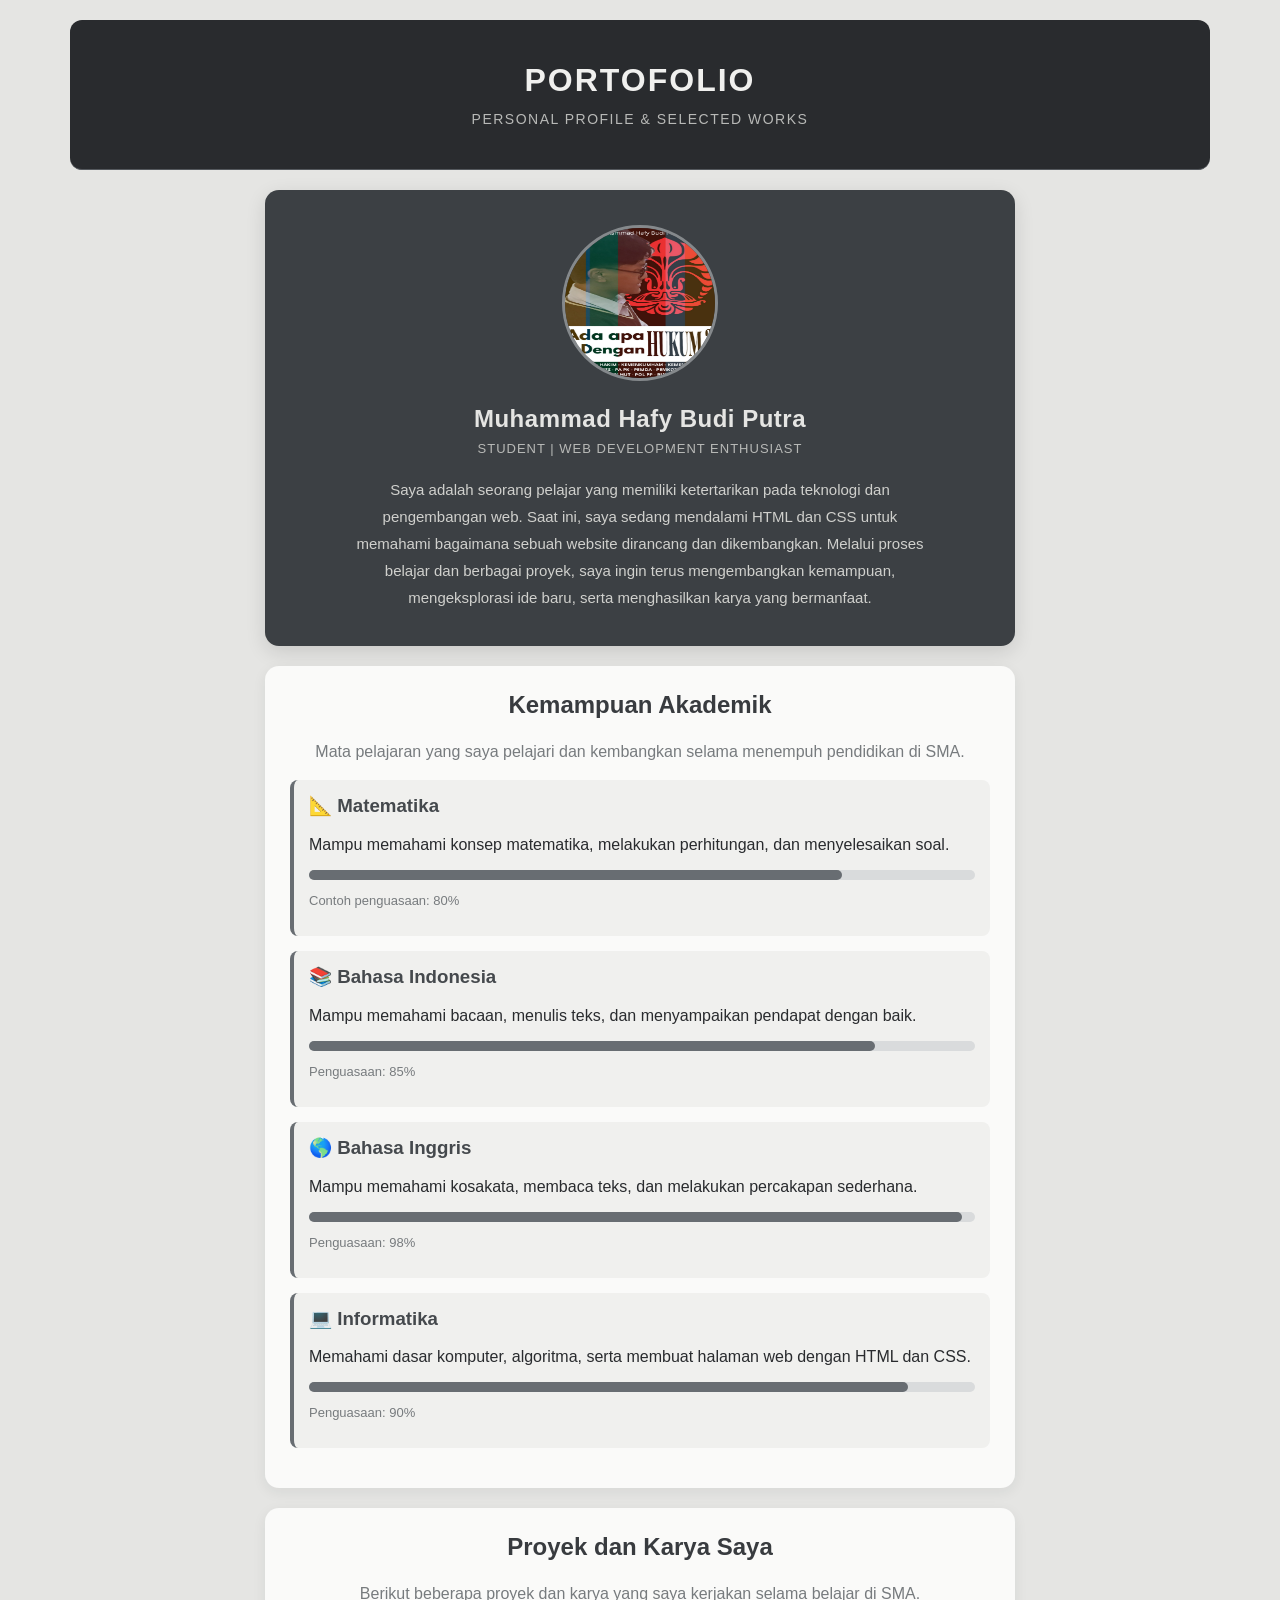
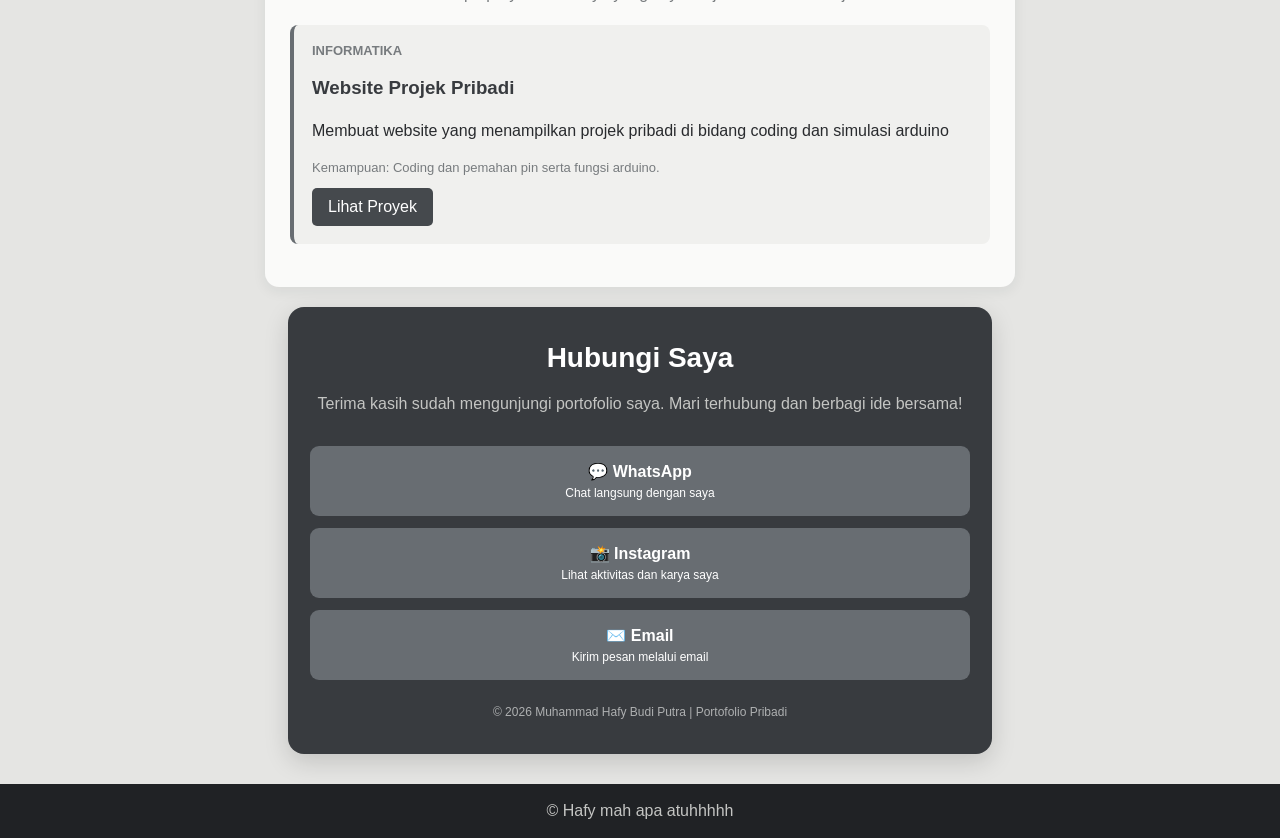
==== index.html @ 87ac8e42 "Rename (page 1)index.html to index.html" ====
<!DOCTYPE html>
<html lang="id">
<head>
    <meta charset="UTF-8">
    <meta name="viewport" content="width=device-width, initial-scale=1.0">
    <title>Portofolio Pribadi</title>
</head>

<body style="
    margin: 0;
    font-family: Arial, sans-serif;
    background-color: #e5e5e3;
    color: #292b2e;
">

    <!-- Bagian Header -->
    <header style="
        background-color: #292b2e;
        color: #f0f0ee;
        text-align: center;
        margin: 20px auto;
        border-radius: 12px;
        max-width: 1100px;
        padding: 42px 20px;
        border-bottom: 1px solid #55595e;
    ">
        <h1 style="
            margin: 0;
            font-size: 32px;
            font-weight: 600;
            letter-spacing: 2px;
        ">
            PORTOFOLIO
        </h1>

        <p style="
            margin: 12px 0 0;
            color: #b8b9b7;
            font-size: 14px;
            letter-spacing: 1.5px;
        ">
            PERSONAL PROFILE & SELECTED WORKS
        </p>
    </header>

    <!-- Bagian Profil -->
    <section style="
        text-align: center;
        padding: 35px 25px;
        background-color: #3c4044;
        color: #e5e5e3;
        margin: 20px auto;
        max-width: 700px;
        border-radius: 14px;
        box-shadow: 0 6px 20px rgba(0,0,0,0.12);
    ">
        <img
            src="hafy.png"
            alt="Foto profil"
            style="
                width: 150px;
                height: 150px;
                border-radius: 50%;
                border: 3px solid #85898c;
            "
        >

        <h2 style="
            color: #e5e5e3;
            margin-bottom: 8px;
            font-size: 24px;
            letter-spacing: 0.5px;
        ">
            Muhammad Hafy Budi Putra
        </h2>

        <p style="
            color: #b8b9b7;
            font-size: 13px;
            letter-spacing: 1px;
            margin-top: 0;
        ">
            STUDENT | WEB DEVELOPMENT ENTHUSIAST
        </p>

        <p style="
            line-height: 1.8;
            color: #d0d0cd;
            max-width: 570px;
            margin: 20px auto 0;
            font-size: 15px;
        ">
            Saya adalah seorang pelajar yang memiliki ketertarikan
            pada teknologi dan pengembangan web. Saat ini, saya
            sedang mendalami HTML dan CSS untuk memahami bagaimana
            sebuah website dirancang dan dikembangkan. Melalui
            proses belajar dan berbagai proyek, saya ingin terus
            mengembangkan kemampuan, mengeksplorasi ide baru,
            serta menghasilkan karya yang bermanfaat.
        </p>
    </section>

    <!-- Bagian Keahlian -->

    <!-- Bagian Kemampuan Akademik -->
    <section style="
        background-color: #fafaf9;
        padding: 25px;
        margin: 20px auto;
        max-width: 700px;
        border-radius: 14px;
        box-shadow: 0 4px 14px rgba(35,38,41,0.07);
    ">

        <h2 style="
            color: #383b3f;
            text-align: center;
            margin-top: 0;
        ">
            Kemampuan Akademik
        </h2>

        <p style="
            text-align: center;
            color: #777b7e;
            line-height: 1.6;
        ">
            Mata pelajaran yang saya pelajari dan
            kembangkan selama menempuh pendidikan di SMA.
        </p>

        <!-- Matematika -->
        <div style="
            background-color: #f0f0ee;
            padding: 15px;
            margin: 15px 0;
            border-radius: 8px;
            border-left: 4px solid #686d72;
        ">
            <h3 style="margin-top: 0; color: #45494d;">
                📐 Matematika
            </h3>
            <p>
                Mampu memahami konsep matematika,
                melakukan perhitungan, dan menyelesaikan soal.
            </p>
            <div style="
                background-color: #d9dbdc;
                height: 10px;
                border-radius: 10px;
            ">
                <div style="
                    background-color: #686d72;
                    width: 80%;
                    height: 10px;
                    border-radius: 10px;
                "></div>
            </div>
            <p style="font-size: 13px; color: #777b7e;">
                Contoh penguasaan: 80%
            </p>
        </div>

        <!-- Bahasa Indonesia -->
        <div style="
            background-color: #f0f0ee;
            padding: 15px;
            margin: 15px 0;
            border-radius: 8px;
            border-left: 4px solid #686d72;
        ">
            <h3 style="margin-top: 0; color: #45494d;">
                📚 Bahasa Indonesia
            </h3>
            <p>
                Mampu memahami bacaan, menulis teks,
                dan menyampaikan pendapat dengan baik.
            </p>
            <div style="
                background-color: #d9dbdc;
                height: 10px;
                border-radius: 10px;
            ">
                <div style="
                    background-color: #686d72;
                    width: 85%;
                    height: 10px;
                    border-radius: 10px;
                "></div>
            </div>
            <p style="font-size: 13px; color: #777b7e;">
                Penguasaan: 85%
            </p>
        </div>

        <!-- Bahasa Inggris -->
        <div style="
            background-color: #f0f0ee;
            padding: 15px;
            margin: 15px 0;
            border-radius: 8px;
            border-left: 4px solid #686d72;
        ">
            <h3 style="margin-top: 0; color: #45494d;">
                🌎 Bahasa Inggris
            </h3>
            <p>
                Mampu memahami kosakata, membaca teks,
                dan melakukan percakapan sederhana.
            </p>
            <div style="
                background-color: #d9dbdc;
                height: 10px;
                border-radius: 10px;
            ">
                <div style="
                    background-color: #686d72;
                    width: 98%;
                    height: 10px;
                    border-radius: 10px;
                "></div>
            </div>
            <p style="font-size: 13px; color: #777b7e;">
                Penguasaan: 98%
            </p>
        </div>

        <!-- Informatika -->
        <div style="
            background-color: #f0f0ee;
            padding: 15px;
            margin: 15px 0;
            border-radius: 8px;
            border-left: 4px solid #686d72;
        ">
            <h3 style="margin-top: 0; color: #45494d;">
                💻 Informatika
            </h3>
            <p>
                Memahami dasar komputer, algoritma,
                serta membuat halaman web dengan HTML dan CSS.
            </p>
            <div style="
                background-color: #d9dbdc;
                height: 10px;
                border-radius: 10px;
            ">
                <div style="
                    background-color: #686d72;
                    width: 90%;
                    height: 10px;
                    border-radius: 10px;
                "></div>
            </div>
            <p style="font-size: 13px; color: #777b7e;">
                Penguasaan: 90%
            </p>
        </div>

    </section>


    <!-- Bagian Proyek -->

    <!-- Bagian Proyek dan Karya Saya -->
    <section style="
        background-color: #fafaf9;
        padding: 25px;
        margin: 20px auto;
        max-width: 700px;
        border-radius: 14px;
        box-shadow: 0 4px 14px rgba(35,38,41,0.07);
    ">

        <h2 style="
            color: #383b3f;
            text-align: center;
            margin-top: 0;
        ">
            Proyek dan Karya Saya
        </h2>

        <p style="
            color: #777b7e;
            text-align: center;
            line-height: 1.6;
        ">
            Berikut beberapa proyek dan karya yang saya
            kerjakan selama belajar di SMA.
        </p>

        <!-- Proyek 1 -->
        <div style="
            background-color: #f0f0ee;
            padding: 18px;
            margin: 18px 0;
            border-radius: 8px;
            border-left: 4px solid #686d72;
        ">
            <p style="
                color: #777b7e;
                font-size: 13px;
                font-weight: bold;
                margin-top: 0;
            ">
                INFORMATIKA
            </p>

            <h3 style="color: #383b3f;">
                Website Projek Pribadi
            </h3>

            <p style="line-height: 1.7;">
                Membuat website yang menampilkan projek pribadi
                di bidang coding dan simulasi arduino
            </p>

            <p style="font-size: 13px; color: #777b7e;">
                Kemampuan: Coding dan pemahan pin serta fungsi arduino.
            </p>

            <a href="(page 2)hafy.html"
               style="
                   display: inline-block;
                   background-color: #45494d;
                   color: white;
                   padding: 10px 16px;
                   border-radius: 5px;
                   text-decoration: none;
               ">
                Lihat Proyek
            </a>
        </div>

    </section>

    <!-- Bagian Kontak -->

    <!-- Bagian Hubungi Saya -->
    <section style="
        background-color: #383b3f;
        color: white;
        padding: 35px 22px;
        margin: 20px auto;
        max-width: 660px;
        border-radius: 16px;
        text-align: center;
        box-shadow: 0 8px 25px rgba(0,0,0,0.15);
    ">

        <h2 style="
            font-size: 28px;
            margin-top: 0;
            margin-bottom: 10px;
        ">
            Hubungi Saya
        </h2>

        <p style="
            color: #c4c5c3;
            line-height: 1.7;
            margin-bottom: 28px;
        ">
            Terima kasih sudah mengunjungi portofolio saya.
            Mari terhubung dan berbagi ide bersama!
        </p>

        <!-- Tombol WhatsApp -->
        <a
            href="https://wa.me/6281283966494"
            target="_blank"
            rel="noopener noreferrer"
            style="
                display: block;
                background-color: #686d72;
                color: white;
                padding: 16px;
                margin: 12px 0;
                border-radius: 9px;
                text-decoration: none;
                font-size: 16px;
                font-weight: bold;
            "
        >
            💬 WhatsApp
            <span style="
                display: block;
                font-size: 12px;
                font-weight: normal;
                margin-top: 5px;
            ">
                Chat langsung dengan saya
            </span>
        </a>

        <!-- Tombol Instagram -->
        <a
            href="https://www.instagram.com/piputraw"
            target="_blank"
            rel="noopener noreferrer"
            style="
                display: block;
                background-color: #686d72;
                color: white;
                padding: 16px;
                margin: 12px 0;
                border-radius: 9px;
                text-decoration: none;
                font-size: 16px;
                font-weight: bold;
            "
        >
            📸 Instagram
            <span style="
                display: block;
                font-size: 12px;
                font-weight: normal;
                margin-top: 5px;
            ">
                Lihat aktivitas dan karya saya
            </span>
        </a>

        <!-- Tombol Email -->
        <a
            href="mailto:muhamadhafybp@gmail.com"
            style="
                display: block;
                background-color: #686d72;
                color: white;
                padding: 16px;
                margin: 12px 0;
                border-radius: 9px;
                text-decoration: none;
                font-size: 16px;
                font-weight: bold;
            "
        >
            ✉️ Email
            <span style="
                display: block;
                font-size: 12px;
                font-weight: normal;
                margin-top: 5px;
            ">
                Kirim pesan melalui email
            </span>
        </a>

        <p style="
            color: #aeb0b1;
            font-size: 12px;
            margin-top: 25px;
            margin-bottom: 0;
        ">
            © 2026 Muhammad Hafy Budi Putra | Portofolio Pribadi
        </p>

    </section>


    <!-- Bagian Footer -->
    <footer style="
        background-color: #202225;
        color: #c4c5c3;
        text-align: center;
        padding: 18px;
        margin-top: 30px;
    ">
        <p style="margin: 0;">
            &copy; Hafy mah apa atuhhhhh
        </p>
    </footer>

</body>
</html>
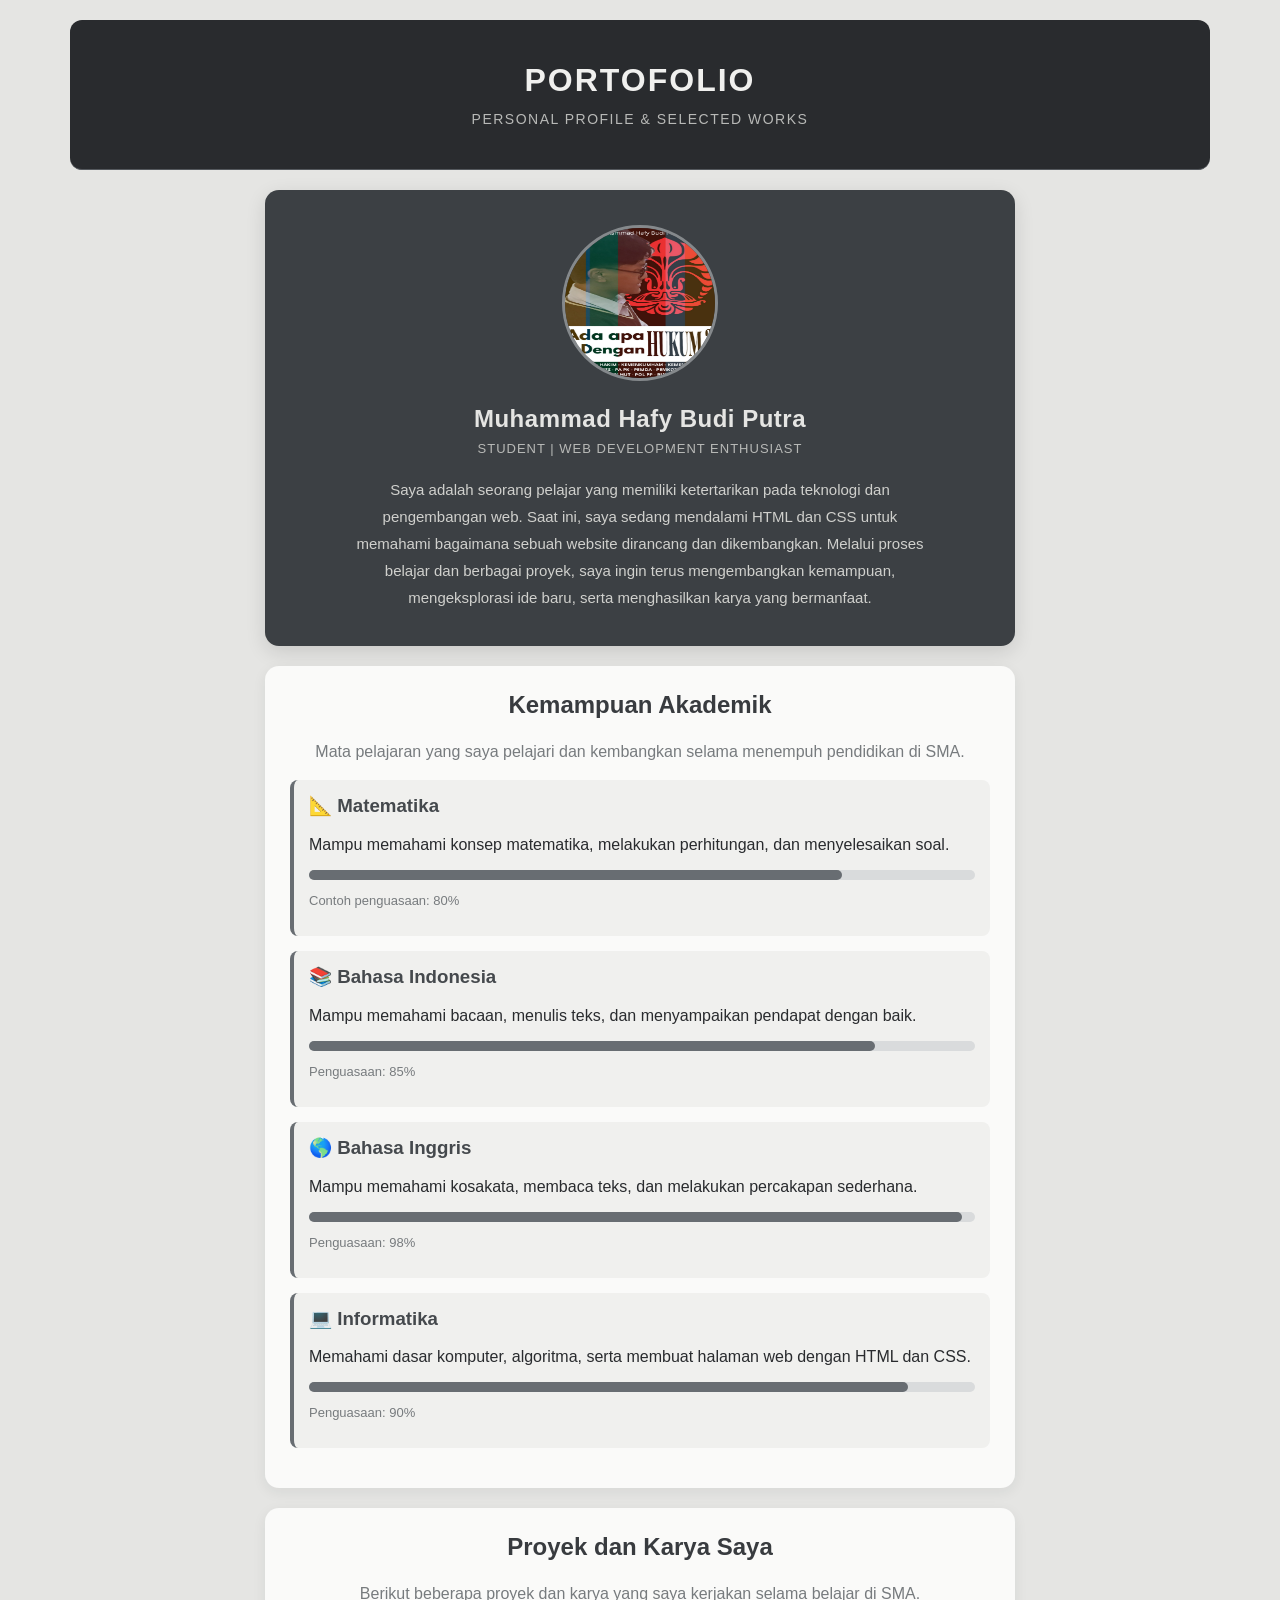
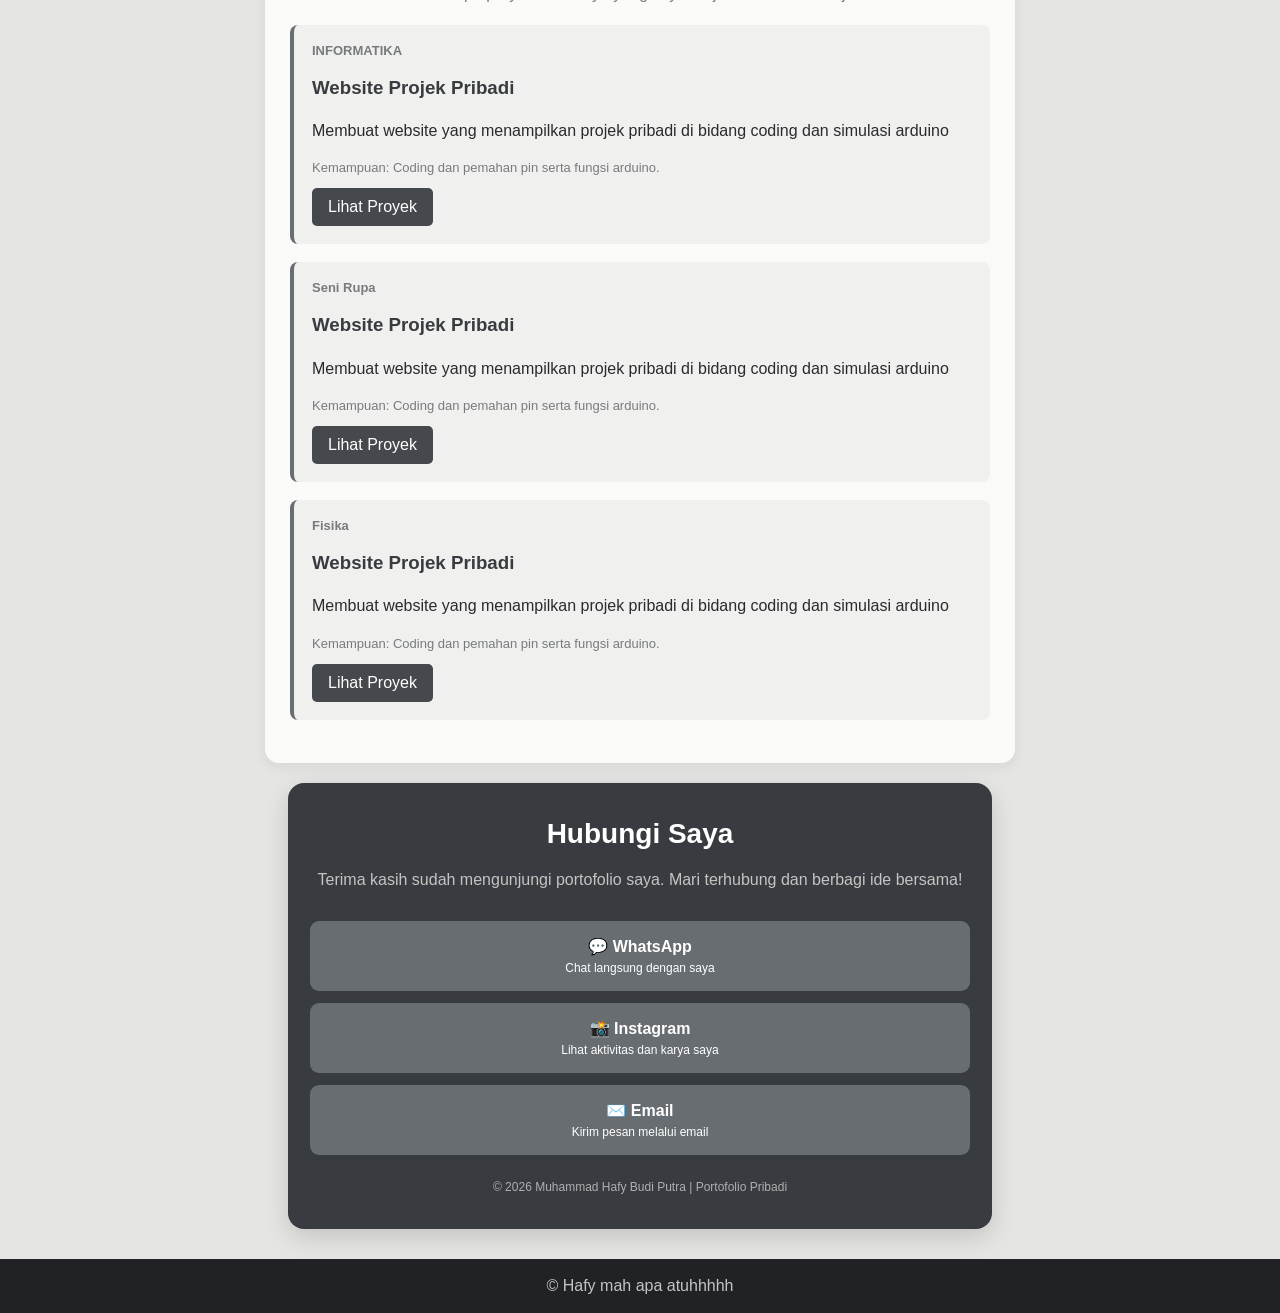
==== commit fe11457b: "Revamp portfolio webpage structure and content Updated the entire structure and content of the portf" ====
--- a/index.html
+++ b/index.html
@@ -332,6 +332,92 @@
             </a>
         </div>
 
+ <!-- Proyek 2 -->
+        <div style="
+            background-color: #f0f0ee;
+            padding: 18px;
+            margin: 18px 0;
+            border-radius: 8px;
+            border-left: 4px solid #686d72;
+        ">
+            <p style="
+                color: #777b7e;
+                font-size: 13px;
+                font-weight: bold;
+                margin-top: 0;
+            ">
+                Seni Rupa
+            </p>
+
+            <h3 style="color: #383b3f;">
+                Website Projek Pribadi
+            </h3>
+
+            <p style="line-height: 1.7;">
+                Membuat website yang menampilkan projek pribadi
+                di bidang coding dan simulasi arduino
+            </p>
+
+            <p style="font-size: 13px; color: #777b7e;">
+                Kemampuan: Coding dan pemahan pin serta fungsi arduino.
+            </p>
+
+            <a href="(page 2)hafy.html"
+               style="
+                   display: inline-block;
+                   background-color: #45494d;
+                   color: white;
+                   padding: 10px 16px;
+                   border-radius: 5px;
+                   text-decoration: none;
+               ">
+                Lihat Proyek
+            </a>
+        </div>
+
+         <!-- Proyek 3 -->
+        <div style="
+            background-color: #f0f0ee;
+            padding: 18px;
+            margin: 18px 0;
+            border-radius: 8px;
+            border-left: 4px solid #686d72;
+        ">
+            <p style="
+                color: #777b7e;
+                font-size: 13px;
+                font-weight: bold;
+                margin-top: 0;
+            ">
+                Fisika
+            </p>
+
+            <h3 style="color: #383b3f;">
+                Website Projek Pribadi
+            </h3>
+
+            <p style="line-height: 1.7;">
+                Membuat website yang menampilkan projek pribadi
+                di bidang coding dan simulasi arduino
+            </p>
+
+            <p style="font-size: 13px; color: #777b7e;">
+                Kemampuan: Coding dan pemahan pin serta fungsi arduino.
+            </p>
+
+            <a href="(page 2)hafy.html"
+               style="
+                   display: inline-block;
+                   background-color: #45494d;
+                   color: white;
+                   padding: 10px 16px;
+                   border-radius: 5px;
+                   text-decoration: none;
+               ">
+                Lihat Proyek
+            </a>
+        </div>
+        
     </section>
 
     <!-- Bagian Kontak -->
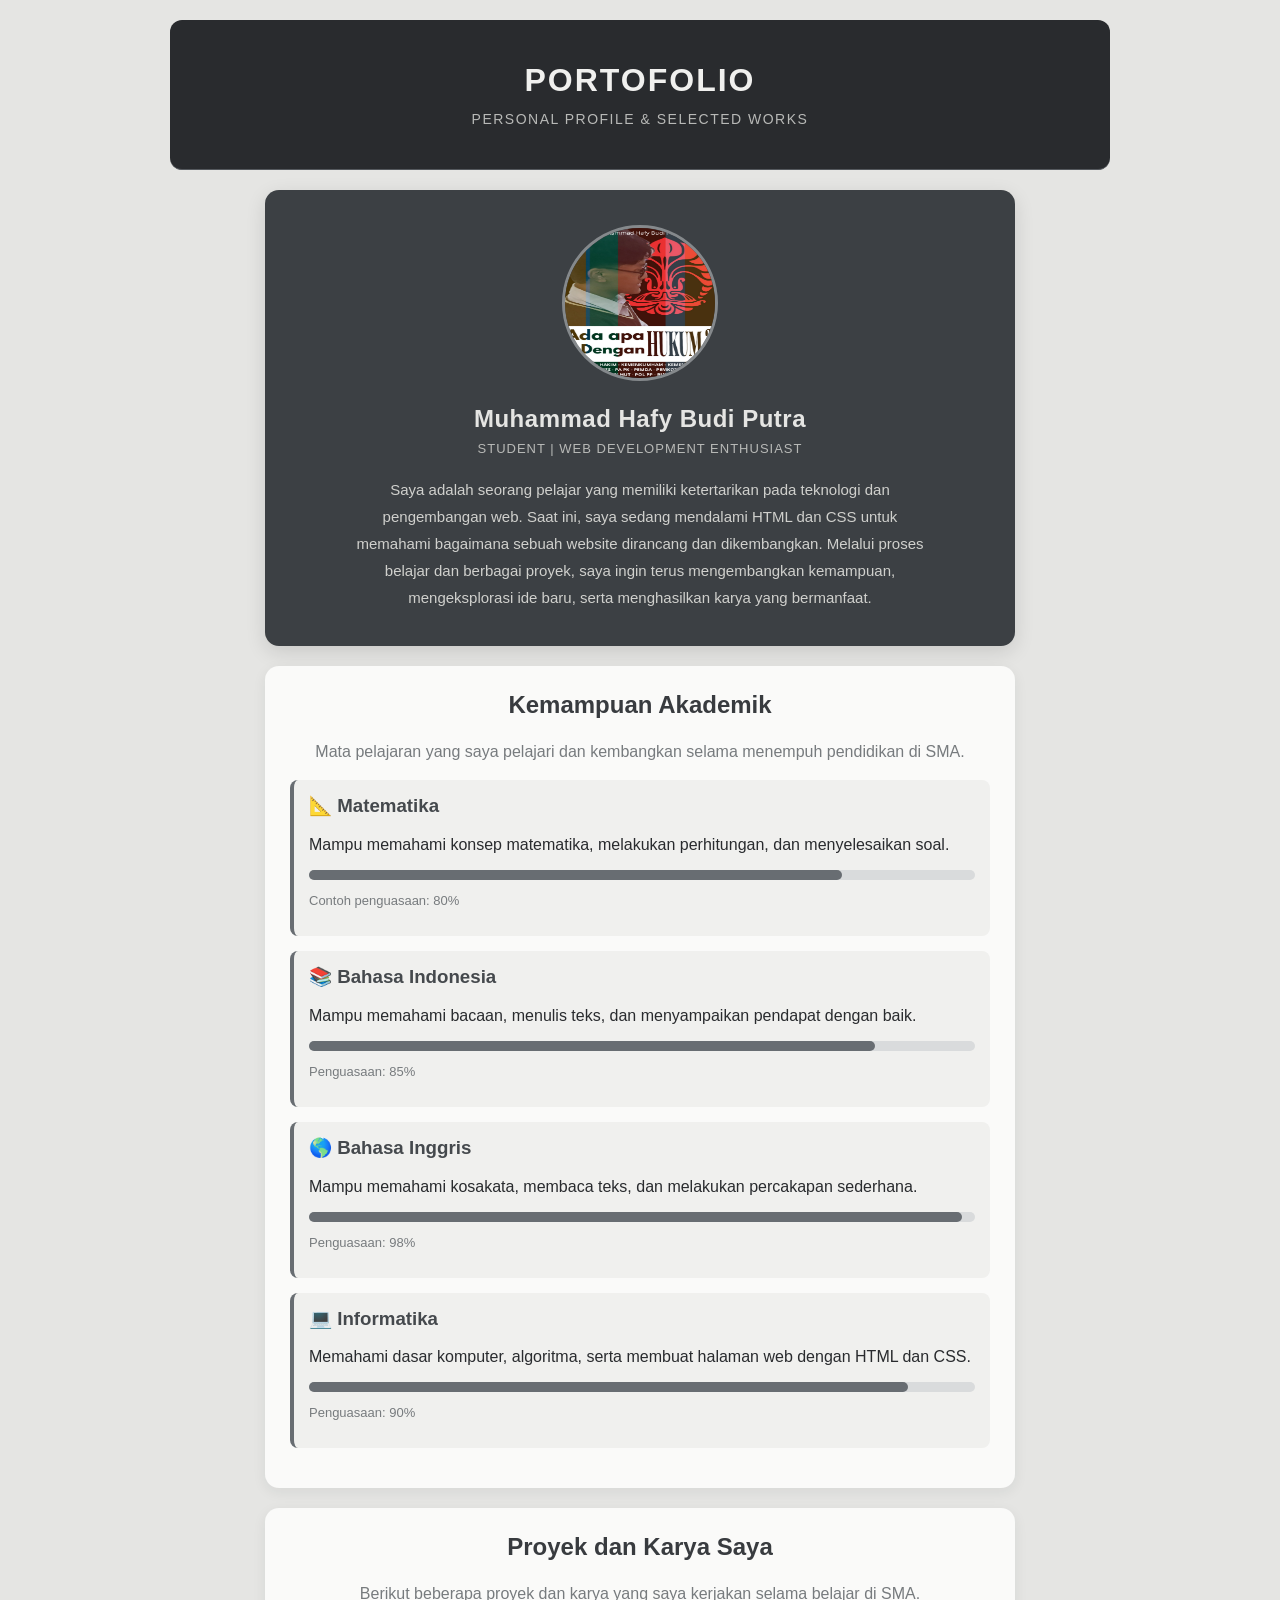
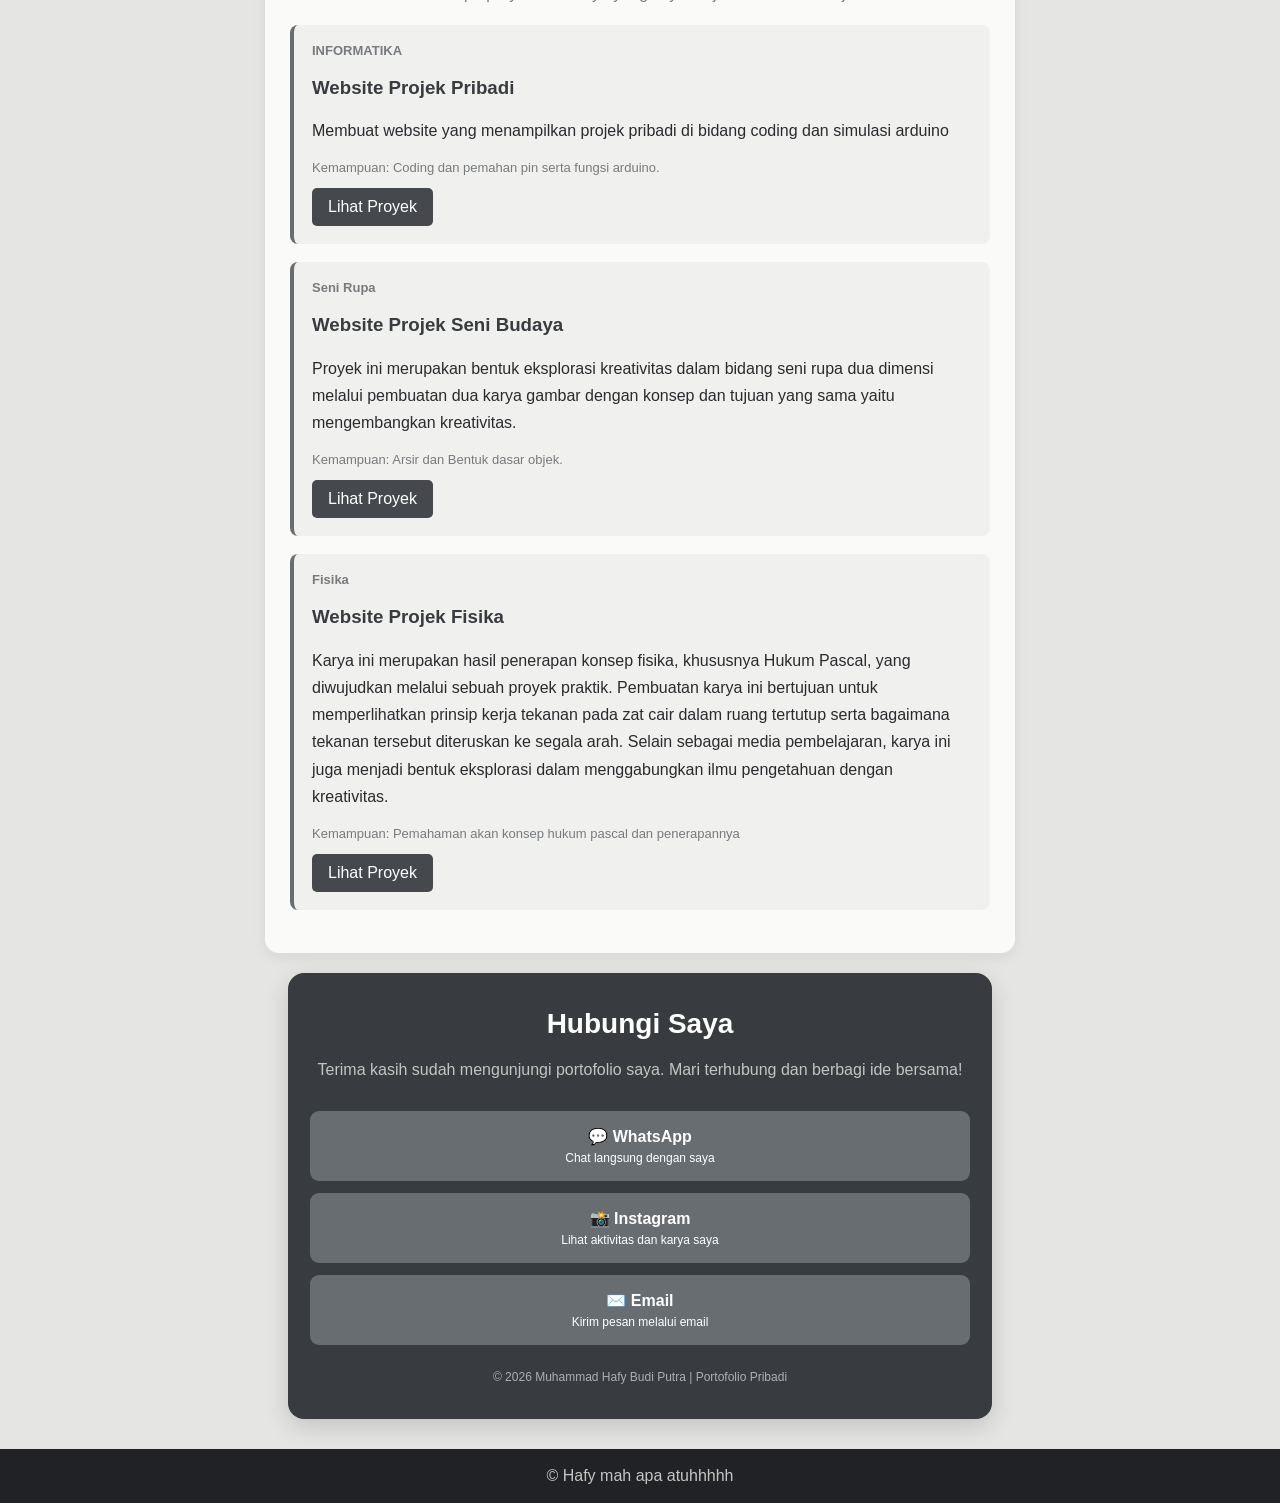
==== commit 488209ec: "Update index.html" ====
--- a/index.html
+++ b/index.html
@@ -20,7 +20,7 @@
         text-align: center;
         margin: 20px auto;
         border-radius: 12px;
-        max-width: 1100px;
+        max-width: 900px;
         padding: 42px 20px;
         border-bottom: 1px solid #55595e;
     ">
@@ -350,19 +350,18 @@
             </p>
 
             <h3 style="color: #383b3f;">
-                Website Projek Pribadi
+                Website Projek Seni Budaya
             </h3>
 
             <p style="line-height: 1.7;">
-                Membuat website yang menampilkan projek pribadi
-                di bidang coding dan simulasi arduino
-            </p>
-
-            <p style="font-size: 13px; color: #777b7e;">
-                Kemampuan: Coding dan pemahan pin serta fungsi arduino.
-            </p>
-
-            <a href="(page 2)hafy.html"
+               Proyek ini merupakan bentuk eksplorasi kreativitas dalam bidang seni rupa dua dimensi melalui pembuatan dua karya gambar dengan konsep dan tujuan yang sama yaitu mengembangkan kreativitas.
+            </p>
+
+            <p style="font-size: 13px; color: #777b7e;">
+                Kemampuan: Arsir dan Bentuk dasar objek.
+            </p>
+
+            <a href="karya2.html"
                style="
                    display: inline-block;
                    background-color: #45494d;
@@ -393,16 +392,16 @@
             </p>
 
             <h3 style="color: #383b3f;">
-                Website Projek Pribadi
+                Website Projek Fisika
             </h3>
 
             <p style="line-height: 1.7;">
-                Membuat website yang menampilkan projek pribadi
-                di bidang coding dan simulasi arduino
-            </p>
-
-            <p style="font-size: 13px; color: #777b7e;">
-                Kemampuan: Coding dan pemahan pin serta fungsi arduino.
+               Karya ini merupakan hasil penerapan konsep fisika, khususnya Hukum Pascal, yang diwujudkan melalui sebuah proyek praktik. Pembuatan karya ini bertujuan untuk memperlihatkan prinsip kerja tekanan pada zat cair dalam ruang tertutup serta bagaimana tekanan tersebut diteruskan ke segala arah. Selain sebagai media pembelajaran, karya ini juga menjadi bentuk eksplorasi dalam menggabungkan ilmu pengetahuan dengan kreativitas.
+            </p>
+
+            <p style="font-size: 13px; color: #777b7e;">
+                Kemampuan: Pemahaman akan konsep hukum pascal dan penerapannya
+                
             </p>
 
             <a href="(page 2)hafy.html"
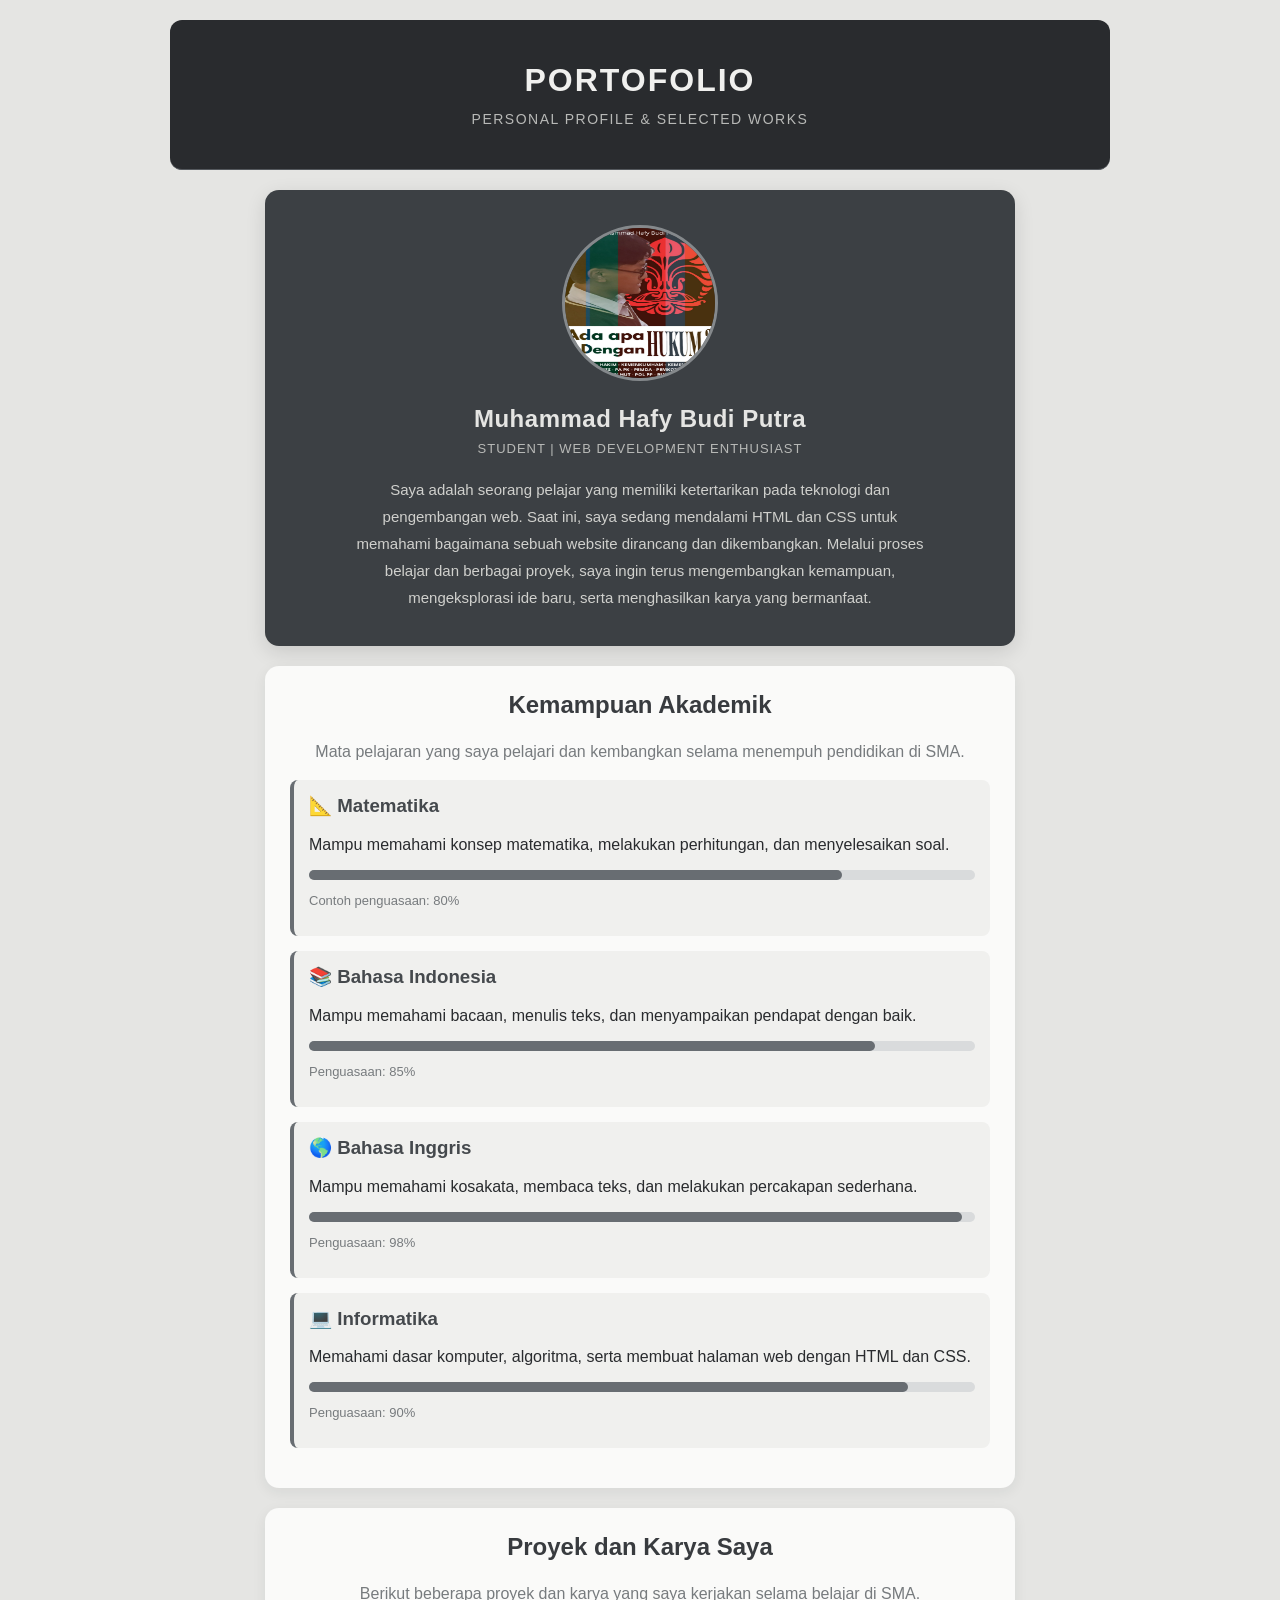
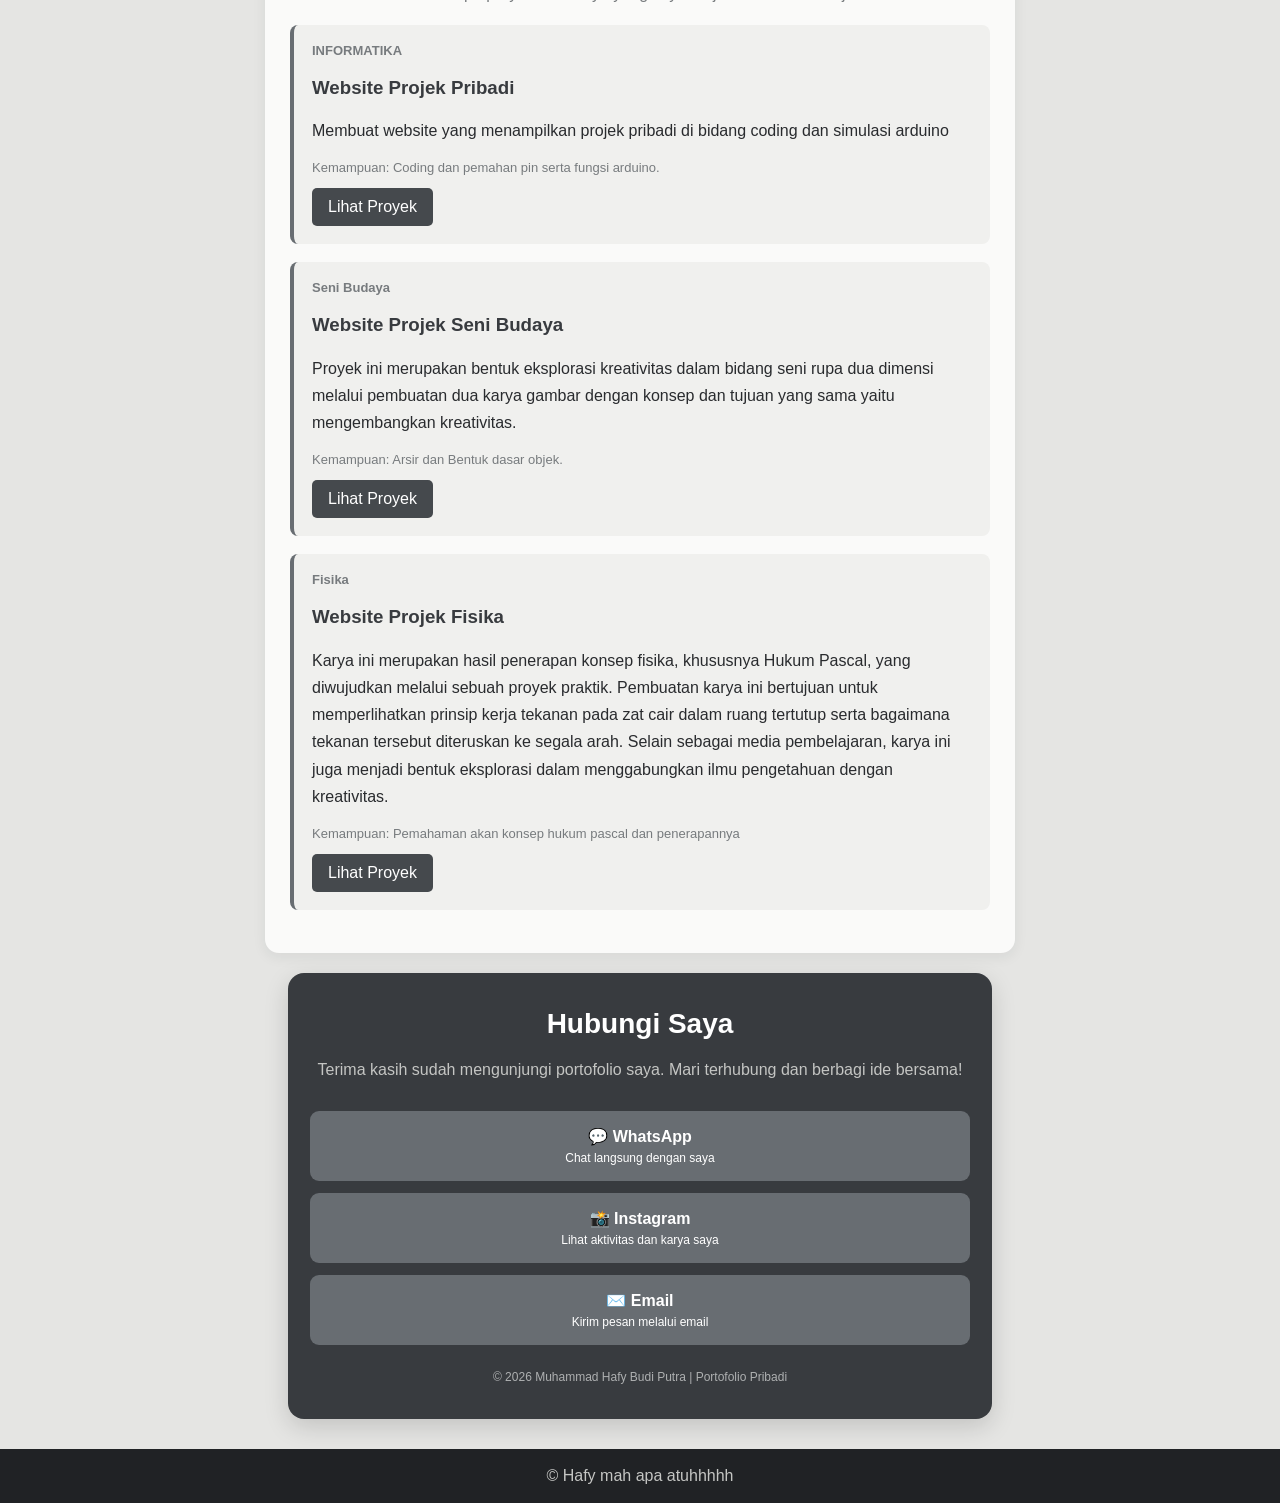
==== commit 30ade261: "Fix HTML structure and content" ====
--- a/index.html
+++ b/index.html
@@ -346,7 +346,7 @@
                 font-weight: bold;
                 margin-top: 0;
             ">
-                Seni Rupa
+                Seni Budaya
             </p>
 
             <h3 style="color: #383b3f;">
